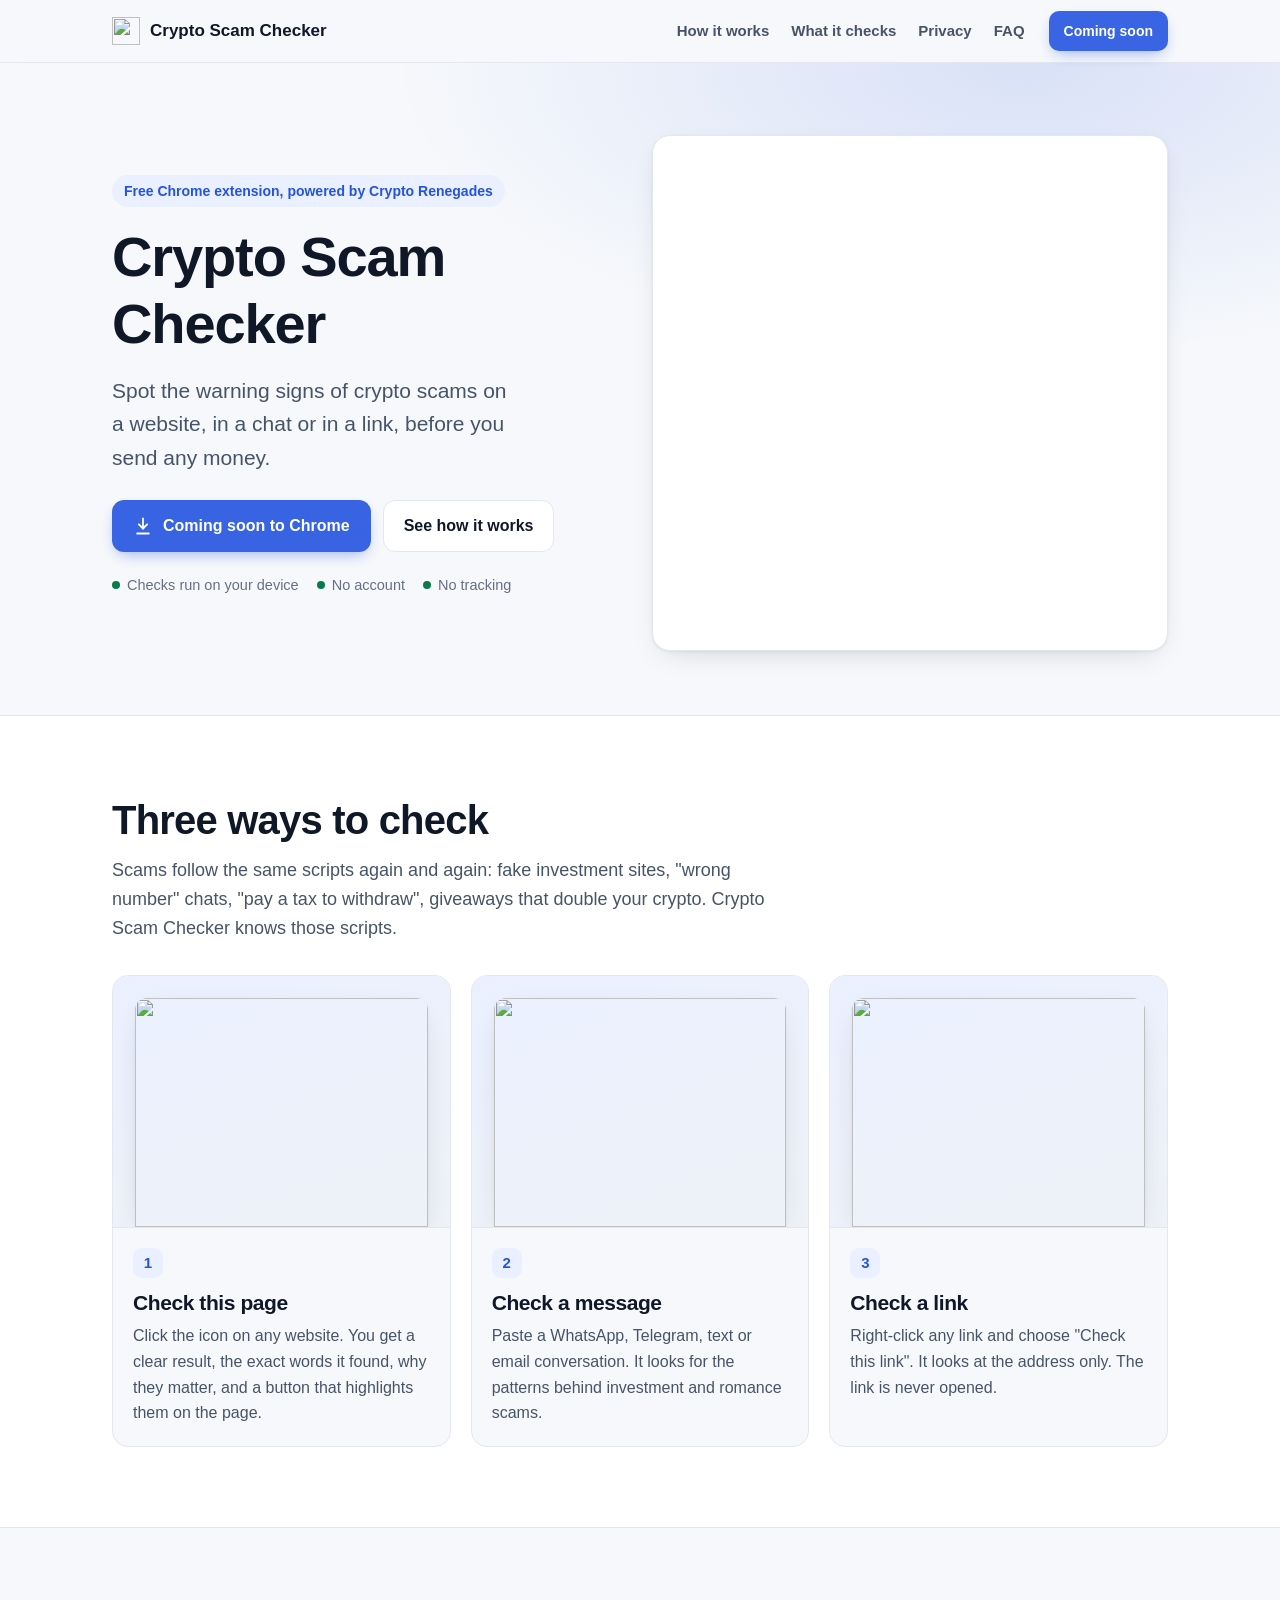
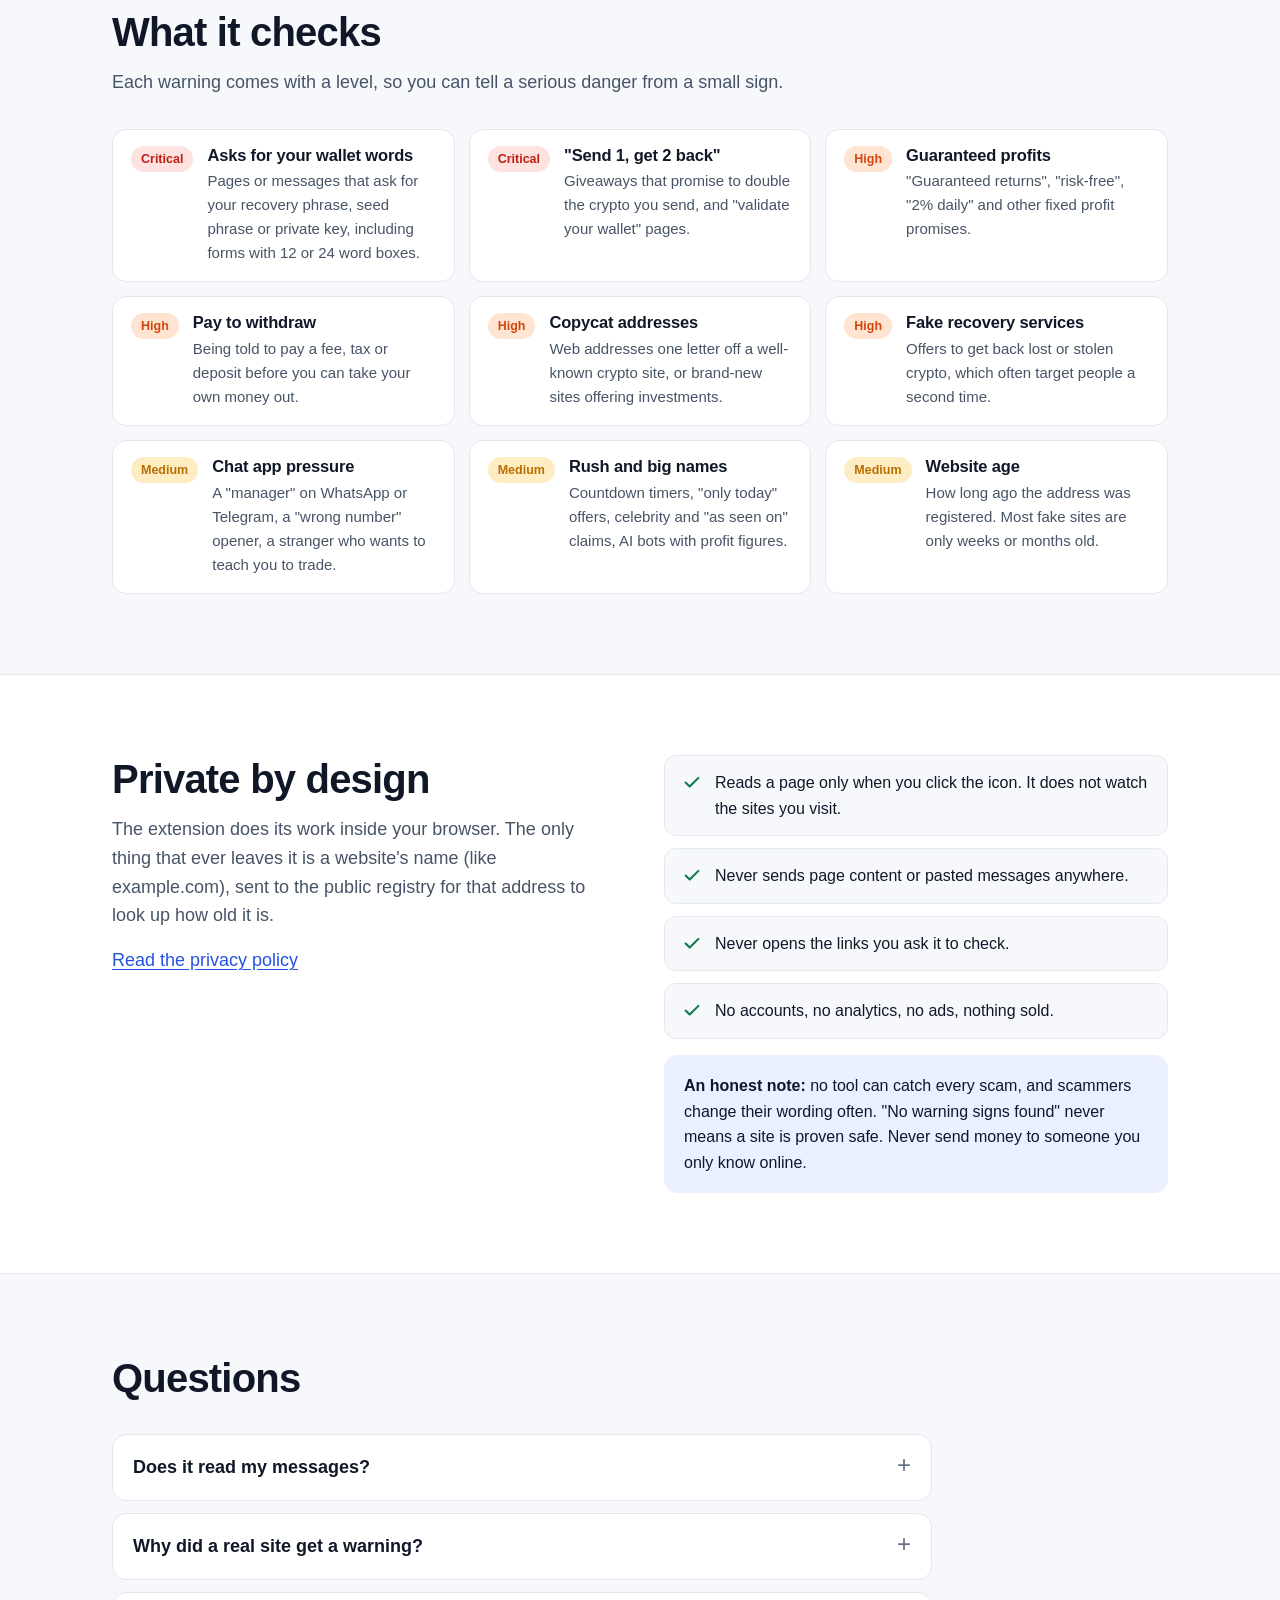
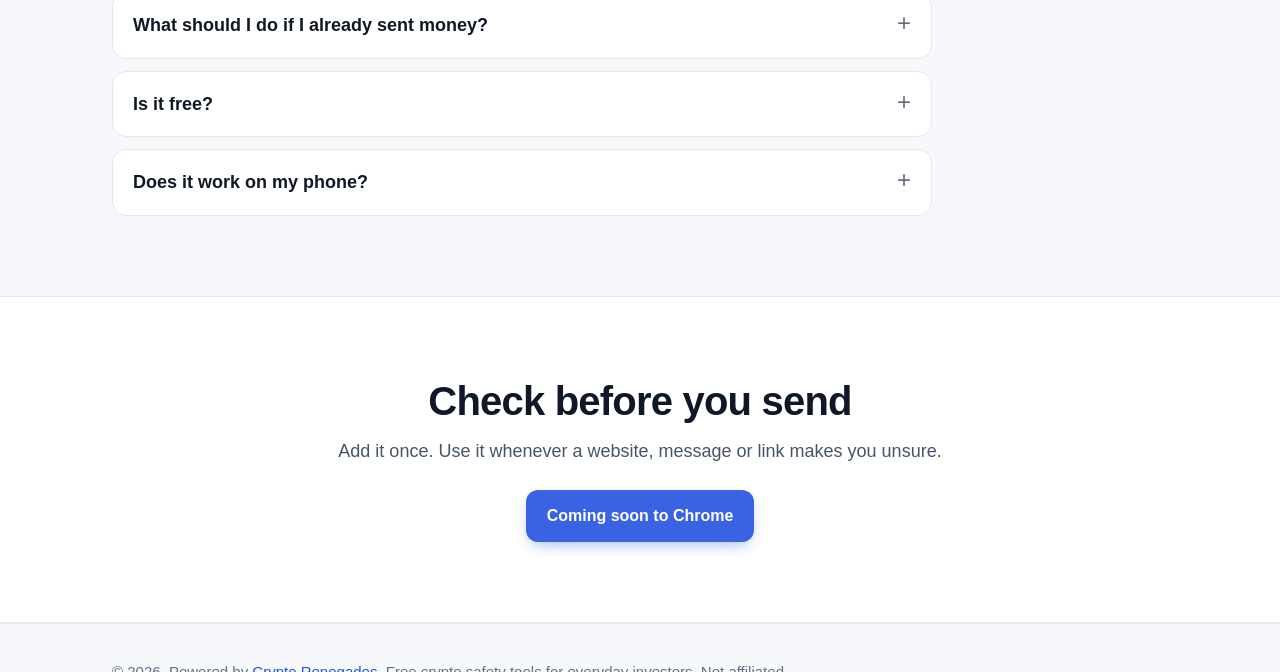
==== index.html @ 207a467d "Add files via upload" ====
<!doctype html>
<html lang="en">
<head>
  <meta charset="utf-8">
  <meta name="viewport" content="width=device-width, initial-scale=1">
  <title>Crypto Scam Checker: free Chrome extension to spot crypto scam warning signs</title>
  <meta name="description" content="Crypto Scam Checker is a free Chrome extension that checks a crypto website, a pasted chat or a link for the warning signs of crypto scams before you send money. Everything is checked on your device.">
  <link rel="canonical" href="https://cryptorenegades.github.io/crypto-scam-checker/">
  <meta name="theme-color" content="#2453e0">
  <meta name="color-scheme" content="light dark">
  <link rel="icon" type="image/png" sizes="32x32" href="images/favicon-32.png">
  <link rel="icon" type="image/svg+xml" href="images/mark.svg">
  <link rel="apple-touch-icon" href="images/icon128.png">

  <meta property="og:type" content="website">
  <meta property="og:site_name" content="Crypto Scam Checker">
  <meta property="og:title" content="Crypto Scam Checker: spot crypto scam warning signs before you send money">
  <meta property="og:description" content="Check a crypto website, a pasted chat or a link for the warning signs of common crypto scams. Free, private, and checked on your device.">
  <meta property="og:url" content="https://cryptorenegades.github.io/crypto-scam-checker/">
  <meta property="og:image" content="https://cryptorenegades.github.io/crypto-scam-checker/images/og.png">
  <meta property="og:image:width" content="1200">
  <meta property="og:image:height" content="630">
  <meta property="og:image:alt" content="The Crypto Scam Checker popup showing a Critical risk result for a fake investment site">
  <meta name="twitter:card" content="summary_large_image">
  <meta name="twitter:title" content="Crypto Scam Checker">
  <meta name="twitter:description" content="Spot the warning signs of crypto scams on a page, in a chat or in a link, before you send money.">
  <meta name="twitter:image" content="https://cryptorenegades.github.io/crypto-scam-checker/images/og.png">

  <link rel="stylesheet" href="styles.css">
  <script type="application/ld+json">
  {
    "@context": "https://schema.org",
    "@type": "SoftwareApplication",
    "name": "Crypto Scam Checker",
    "applicationCategory": "BrowserApplication",
    "operatingSystem": "Chrome",
    "description": "A Chrome extension that checks a web page, a pasted message or a link for the warning signs of crypto scams. Page content and messages never leave the browser.",
    "offers": { "@type": "Offer", "price": "0", "priceCurrency": "USD" },
    "isAccessibleForFree": true,
    "publisher": { "@type": "Organization", "name": "Crypto Renegades", "url": "https://www.cryptorenegades.co/" },
    "url": "https://cryptorenegades.github.io/crypto-scam-checker/"
  }
  </script>
  <script type="application/ld+json">
  {
    "@context": "https://schema.org",
    "@type": "FAQPage",
    "mainEntity": [
      { "@type": "Question", "name": "Does it read my messages?",
        "acceptedAnswer": { "@type": "Answer", "text": "Only the text you paste into the \"A message\" tab, and only on your own computer. It cannot see your WhatsApp, Telegram, texts or email, and nothing you paste is sent anywhere or saved." } },
      { "@type": "Question", "name": "Why did a real site get a warning?",
        "acceptedAnswer": { "@type": "Answer", "text": "Warnings describe signs, not proof. A new site, an unusual address ending or a short link can appear on honest sites too. Small signs alone give a result of \"A few warning signs\". Read what was found and decide with care." } },
      { "@type": "Question", "name": "What should I do if I already sent money?",
        "acceptedAnswer": { "@type": "Answer", "text": "Stop sending money, even if you are told a fee will unlock your balance. Contact your bank or the payment service right away, keep every message and receipt, and report it to the FBI's Internet Crime Complaint Center at ic3.gov and to the FTC at reportfraud.ftc.gov. Be very wary of anyone who offers to recover your money for a fee." } }
    ]
  }
  </script>
</head>
<body>
  <a class="skip" href="#main">Skip to content</a>
  <header class="site-head">
    <div class="wrap">
      <a class="logo" href="./"><img src="images/mark.svg" alt="" width="28" height="28">Crypto Scam Checker</a>
      <nav class="nav" aria-label="Main">
        <a href="#how">How it works</a>
        <a href="#checks">What it checks</a>
        <a href="#privacy">Privacy</a>
        <a href="#faq">FAQ</a>
      </nav>
      <a class="btn btn-primary btn-small head-cta" data-install data-short href="#install"><span data-install-label>Add to Chrome</span></a>
    </div>
  </header>

  <main id="main">
    <section class="hero" aria-labelledby="hero-title">
      <div class="wrap">
        <div>
          <span class="eyebrow">Free Chrome extension, powered by Crypto Renegades</span>
          <h1 id="hero-title">Crypto Scam Checker</h1>
          <p class="lede">Spot the warning signs of crypto scams on a website, in a chat or in a link, before you send any money.</p>
          <div class="hero-actions">
            <a class="btn btn-primary" id="install" data-install href="#install">
              <svg viewBox="0 0 24 24" fill="none" stroke="currentColor" stroke-width="2.2" stroke-linecap="round" stroke-linejoin="round" aria-hidden="true"><path d="M12 3v12"/><path d="m7 10 5 5 5-5"/><path d="M5 21h14"/></svg>
              <span data-install-label>Add to Chrome, it's free</span>
            </a>
            <a class="btn btn-ghost" href="#how">See how it works</a>
          </div>
          <ul class="trust">
            <li>Checks run on your device</li>
            <li>No account</li>
            <li>No tracking</li>
          </ul>
        </div>
        <div class="hero-shot">
          <picture>
            <source media="(max-width: 700px)" srcset="images/popup-critical.png">
            <img src="images/01-warning-signs.png" width="1280" height="800" alt="The extension popup over a fake investment site, showing Critical risk with four warning signs, including promises of guaranteed profits and a website that is only three weeks old.">
          </picture>
        </div>
      </div>
    </section>

    <section class="alt" id="how" aria-labelledby="how-title">
      <div class="wrap">
        <div class="section-head">
          <h2 id="how-title">Three ways to check</h2>
          <p>Scams follow the same scripts again and again: fake investment sites, "wrong number" chats, "pay a tax to withdraw", giveaways that double your crypto. Crypto Scam Checker knows those scripts.</p>
        </div>
        <div class="ways">
          <article class="way">
            <div class="way-shot"><img src="images/popup-critical.png" width="800" height="1200" alt="" loading="lazy"></div>
            <div class="way-body">
              <span class="way-num">1</span>
              <h3>Check this page</h3>
              <p>Click the icon on any website. You get a clear result, the exact words it found, why they matter, and a button that highlights them on the page.</p>
            </div>
          </article>
          <article class="way">
            <div class="way-shot"><img src="images/popup-message.png" width="800" height="1200" alt="" loading="lazy"></div>
            <div class="way-body">
              <span class="way-num">2</span>
              <h3>Check a message</h3>
              <p>Paste a WhatsApp, Telegram, text or email conversation. It looks for the patterns behind investment and romance scams.</p>
            </div>
          </article>
          <article class="way">
            <div class="way-shot"><img src="images/link-check.png" width="1520" height="3000" alt="" loading="lazy"></div>
            <div class="way-body">
              <span class="way-num">3</span>
              <h3>Check a link</h3>
              <p>Right-click any link and choose "Check this link". It looks at the address only. The link is never opened.</p>
            </div>
          </article>
        </div>
      </div>
    </section>

    <section id="checks" aria-labelledby="checks-title">
      <div class="wrap">
        <div class="section-head">
          <h2 id="checks-title">What it checks</h2>
          <p>Each warning comes with a level, so you can tell a serious danger from a small sign.</p>
        </div>
        <div class="checks">
          <div class="check"><span class="sev sev-c">Critical</span><div><h3>Asks for your wallet words</h3><p>Pages or messages that ask for your recovery phrase, seed phrase or private key, including forms with 12 or 24 word boxes.</p></div></div>
          <div class="check"><span class="sev sev-c">Critical</span><div><h3>"Send 1, get 2 back"</h3><p>Giveaways that promise to double the crypto you send, and "validate your wallet" pages.</p></div></div>
          <div class="check"><span class="sev sev-h">High</span><div><h3>Guaranteed profits</h3><p>"Guaranteed returns", "risk-free", "2% daily" and other fixed profit promises.</p></div></div>
          <div class="check"><span class="sev sev-h">High</span><div><h3>Pay to withdraw</h3><p>Being told to pay a fee, tax or deposit before you can take your own money out.</p></div></div>
          <div class="check"><span class="sev sev-h">High</span><div><h3>Copycat addresses</h3><p>Web addresses one letter off a well-known crypto site, or brand-new sites offering investments.</p></div></div>
          <div class="check"><span class="sev sev-h">High</span><div><h3>Fake recovery services</h3><p>Offers to get back lost or stolen crypto, which often target people a second time.</p></div></div>
          <div class="check"><span class="sev sev-m">Medium</span><div><h3>Chat app pressure</h3><p>A "manager" on WhatsApp or Telegram, a "wrong number" opener, a stranger who wants to teach you to trade.</p></div></div>
          <div class="check"><span class="sev sev-m">Medium</span><div><h3>Rush and big names</h3><p>Countdown timers, "only today" offers, celebrity and "as seen on" claims, AI bots with profit figures.</p></div></div>
          <div class="check"><span class="sev sev-m">Medium</span><div><h3>Website age</h3><p>How long ago the address was registered. Most fake sites are only weeks or months old.</p></div></div>
        </div>
      </div>
    </section>

    <section class="alt" id="privacy" aria-labelledby="privacy-title">
      <div class="wrap privacy-grid">
        <div class="section-head" style="margin-bottom:0">
          <h2 id="privacy-title">Private by design</h2>
          <p>The extension does its work inside your browser. The only thing that ever leaves it is a website's name (like example.com), sent to the public registry for that address to look up how old it is.</p>
          <p style="margin-top:16px"><a href="privacy.html">Read the privacy policy</a></p>
        </div>
        <div>
          <ul class="never">
            <li><svg viewBox="0 0 24 24" fill="none" stroke="currentColor" stroke-width="2.2" stroke-linecap="round" stroke-linejoin="round" aria-hidden="true"><path d="m5 12.5 4.5 4.5L19 7.5"/></svg>Reads a page only when you click the icon. It does not watch the sites you visit.</li>
            <li><svg viewBox="0 0 24 24" fill="none" stroke="currentColor" stroke-width="2.2" stroke-linecap="round" stroke-linejoin="round" aria-hidden="true"><path d="m5 12.5 4.5 4.5L19 7.5"/></svg>Never sends page content or pasted messages anywhere.</li>
            <li><svg viewBox="0 0 24 24" fill="none" stroke="currentColor" stroke-width="2.2" stroke-linecap="round" stroke-linejoin="round" aria-hidden="true"><path d="m5 12.5 4.5 4.5L19 7.5"/></svg>Never opens the links you ask it to check.</li>
            <li><svg viewBox="0 0 24 24" fill="none" stroke="currentColor" stroke-width="2.2" stroke-linecap="round" stroke-linejoin="round" aria-hidden="true"><path d="m5 12.5 4.5 4.5L19 7.5"/></svg>No accounts, no analytics, no ads, nothing sold.</li>
          </ul>
          <p class="note-box" style="margin-top:16px"><b>An honest note:</b> no tool can catch every scam, and scammers change their wording often. "No warning signs found" never means a site is proven safe. Never send money to someone you only know online.</p>
        </div>
      </div>
    </section>

    <section id="faq" aria-labelledby="faq-title">
      <div class="wrap">
        <div class="section-head"><h2 id="faq-title">Questions</h2></div>
        <div class="faq">
          <details>
            <summary>Does it read my messages?</summary>
            <div class="answer">
              <p>Only the text you paste into the "A message" tab, and only on your own computer. It cannot see your WhatsApp, Telegram, texts or email on its own.</p>
              <p>Nothing you paste is sent anywhere or saved. Close the popup and it is gone.</p>
            </div>
          </details>
          <details>
            <summary>Why did a real site get a warning?</summary>
            <div class="answer">
              <p>Warnings describe signs, not proof. A brand-new website, an unusual address ending or a shortened link can appear on honest sites too. On their own these are small signs, and the result says "A few warning signs".</p>
              <p>Each warning shows exactly what was found and why it matters, so you can judge it yourself. Pages that teach people about scams are recognised, so the scam phrases they quote are not counted.</p>
            </div>
          </details>
          <details>
            <summary>What should I do if I already sent money?</summary>
            <div class="answer">
              <p>Stop sending money, even if you are told a fee or tax will unlock your balance. That is part of the scam.</p>
              <p>Contact your bank or the payment service right away. Keep every message, address and receipt. Report it to the FBI's Internet Crime Complaint Center at <a href="https://www.ic3.gov/" rel="noopener">ic3.gov</a> and to the FTC at <a href="https://reportfraud.ftc.gov/" rel="noopener">reportfraud.ftc.gov</a>.</p>
              <p>Be very wary of anyone who contacts you offering to recover your money for a fee. Fake recovery services target people who were just scammed.</p>
            </div>
          </details>
          <details>
            <summary>Is it free?</summary>
            <div class="answer"><p>Yes. It is free and powered by Crypto Renegades. There is no paid version, no account and no sign-up.</p></div>
          </details>
          <details>
            <summary>Does it work on my phone?</summary>
            <div class="answer"><p>It works in Chrome on a computer (Windows, Mac, Linux and ChromeOS). Chrome on phones and tablets does not support extensions.</p></div>
          </details>
        </div>
      </div>
    </section>

    <section class="alt cta" aria-labelledby="cta-title">
      <div class="wrap">
        <div class="section-head">
          <h2 id="cta-title">Check before you send</h2>
          <p>Add it once. Use it whenever a website, message or link makes you unsure.</p>
        </div>
        <a class="btn btn-primary" data-install href="#install"><span data-install-label>Add to Chrome, it's free</span></a>
      </div>
    </section>
  </main>

  <footer class="site-foot">
    <div class="wrap">
      <p>&copy; <span id="year">2026</span>. Powered by <span data-publisher>Crypto Renegades</span>. Free crypto safety tools for everyday investors. Not affiliated with any exchange, wallet or government agency.</p>
      <nav class="foot-links" aria-label="Footer">
        <a href="privacy.html">Privacy policy</a>
        <a href="https://www.ic3.gov/" rel="noopener">Report to IC3</a>
        <a href="https://reportfraud.ftc.gov/" rel="noopener">Report to the FTC</a>
      </nav>
    </div>
  </footer>
  <script src="config.js"></script>
</body>
</html>
---- styles.css ----
:root {
  color-scheme: light;
  --font: -apple-system, BlinkMacSystemFont, "Segoe UI", Roboto, Inter, "Helvetica Neue", Arial, system-ui, sans-serif;
  --bg: #f6f8fb;
  --surface: #ffffff;
  --surface-2: #eef2f7;
  --text: #101828;
  --text-2: #475467;
  --text-3: #667085;
  --border: #e3e8ef;
  --brand: #2453e0;
  --brand-2: #16318f;
  --brand-soft: #eaf0ff;
  --crit: #c01f14; --crit-soft: #fde2df;
  --high: #d4470c; --high-soft: #ffe4d1;
  --med: #b86e00; --med-soft: #feedc2;
  --ok: #0b7a4b; --ok-soft: #d3f2e2;
  --radius: 16px;
  --shadow: 0 1px 3px rgba(16, 24, 40, .06), 0 10px 30px -12px rgba(16, 24, 40, .18);
}
@media (prefers-color-scheme: dark) {
  :root {
    color-scheme: dark;
    --bg: #0d1117; --surface: #151b23; --surface-2: #1b222c; --text: #e8edf3; --text-2: #b3bdca; --text-3: #8b97a7;
    --border: #262f3b; --brand: #7ea2ff; --brand-2: #1b2f73; --brand-soft: #1a2647;
    --crit: #ff6b5e; --crit-soft: #3d1a1b; --high: #ff8a4c; --high-soft: #3d2516; --med: #f2b33d; --med-soft: #3a2e12; --ok: #3fcf8e; --ok-soft: #153325;
    --shadow: 0 1px 3px rgba(0, 0, 0, .4), 0 10px 30px -12px rgba(0, 0, 0, .5);
  }
}
* { box-sizing: border-box; }
html { scroll-behavior: smooth; }
@media (prefers-reduced-motion: reduce) { html { scroll-behavior: auto; } }
body { margin: 0; background: var(--bg); color: var(--text); font: 17px/1.6 var(--font); -webkit-font-smoothing: antialiased; }
img { max-width: 100%; height: auto; display: block; }
a { color: var(--brand); text-underline-offset: 3px; }
:focus-visible { outline: 3px solid var(--brand); outline-offset: 3px; border-radius: 6px; }
h1, h2, h3 { line-height: 1.2; letter-spacing: -.02em; margin: 0; }
p { margin: 0; }
.wrap { width: 100%; max-width: 1120px; margin: 0 auto; padding: 0 16px; }
@media (min-width: 720px) { .wrap { padding: 0 32px; } }
.skip { position: absolute; left: -999px; top: 8px; background: var(--surface); padding: 8px 12px; border-radius: 8px; }
.skip:focus { left: 8px; z-index: 10; }

/* header */
.site-head { position: sticky; top: 0; z-index: 5; background: color-mix(in srgb, var(--bg) 88%, transparent); backdrop-filter: saturate(1.4) blur(10px); border-bottom: 1px solid var(--border); }
.site-head .wrap { display: flex; align-items: center; gap: 16px; height: 62px; }
.logo { display: flex; align-items: center; gap: 10px; font-weight: 750; font-size: 17px; color: var(--text); text-decoration: none; white-space: nowrap; }
.logo img { width: 28px; height: 28px; }
.nav { display: none; gap: 22px; margin-left: auto; }
.nav a { color: var(--text-2); text-decoration: none; font-size: 15px; font-weight: 550; }
.nav a:hover { color: var(--text); }
@media (min-width: 860px) { .nav { display: flex; } }
.head-cta { margin-left: auto; }
@media (min-width: 860px) { .head-cta { margin-left: 8px; } }

/* buttons */
.btn { display: inline-flex; align-items: center; justify-content: center; gap: 10px; min-height: 48px; padding: 12px 20px; border-radius: 12px; font-weight: 700; font-size: 16px; text-decoration: none; border: 1px solid transparent; cursor: pointer; transition: transform .12s ease, background-color .15s ease; }
.btn:active { transform: translateY(1px); }
.btn-primary { background: var(--brand); color: #fff; box-shadow: 0 6px 16px -6px rgba(36, 83, 224, .6); }
@media (prefers-color-scheme: dark) { .btn-primary { color: #0d1117; } }
.btn-primary:hover { filter: brightness(1.06); }
.btn-ghost { background: var(--surface); color: var(--text); border-color: var(--border); }
.btn-small { min-height: 40px; padding: 8px 14px; font-size: 14px; border-radius: 10px; }
.btn.soon { cursor: default; filter: none; opacity: .9; }
.btn svg { width: 20px; height: 20px; flex: none; }

/* hero */
.hero { padding: 48px 0 40px; background: radial-gradient(900px 420px at 80% 0%, color-mix(in srgb, var(--brand) 14%, transparent), transparent 70%); }
.hero .wrap { display: grid; gap: 36px; align-items: center; }
@media (min-width: 960px) { .hero .wrap { grid-template-columns: 1fr 1.05fr; gap: 48px; } .hero { padding: 72px 0 64px; } }
.eyebrow { display: inline-flex; align-items: center; gap: 8px; font-size: 14px; font-weight: 650; color: var(--brand); background: var(--brand-soft); border-radius: 999px; padding: 5px 12px; }
.hero h1 { font-size: clamp(34px, 8.5vw, 56px); margin-top: 16px; font-weight: 800; }
.hero .lede { font-size: clamp(18px, 4.6vw, 21px); color: var(--text-2); margin-top: 16px; max-width: 34ch; }
.hero-actions { display: flex; flex-wrap: wrap; gap: 12px; margin-top: 26px; }
.hero-actions .btn { flex: 1 1 220px; }
@media (min-width: 560px) { .hero-actions .btn { flex: 0 0 auto; } }
.trust { display: flex; flex-wrap: wrap; gap: 8px 18px; margin-top: 22px; color: var(--text-3); font-size: 14.5px; padding: 0; list-style: none; }
.trust li { display: flex; align-items: center; gap: 7px; }
.trust li::before { content: ""; width: 8px; height: 8px; border-radius: 50%; background: var(--ok); }
.hero-shot picture { display: block; }
@media (max-width: 700px) { .hero-shot { max-width: 360px; margin: 0 auto; max-height: 480px; } .hero-shot img { object-fit: cover; object-position: top; } }
.hero-shot { border-radius: 18px; overflow: hidden; box-shadow: var(--shadow); border: 1px solid var(--border); background: var(--surface); }

/* sections */
section { padding: 56px 0; }
@media (min-width: 960px) { section { padding: 80px 0; } }
.section-head { max-width: 680px; margin-bottom: 32px; }
.section-head h2 { font-size: clamp(28px, 6vw, 40px); font-weight: 800; }
.section-head p { margin-top: 12px; color: var(--text-2); font-size: 18px; }
.alt { background: var(--surface); border-top: 1px solid var(--border); border-bottom: 1px solid var(--border); }

.ways { display: grid; gap: 20px; }
@media (min-width: 900px) { .ways { grid-template-columns: repeat(3, 1fr); } }
.way { background: var(--bg); border: 1px solid var(--border); border-radius: var(--radius); overflow: hidden; display: flex; flex-direction: column; }
.alt .way { background: var(--bg); }
.way-shot { aspect-ratio: 4 / 3; overflow: hidden; border-bottom: 1px solid var(--border); padding: 22px 22px 0; background: linear-gradient(160deg, var(--brand-soft), var(--surface-2)); display: flex; justify-content: center; }
.way-shot img { width: 100%; max-width: 300px; height: 100%; object-fit: cover; object-position: center top; border-radius: 12px 12px 0 0; box-shadow: var(--shadow); }
.way-body { padding: 20px; }
.way-num { display: inline-grid; place-items: center; width: 30px; height: 30px; border-radius: 9px; background: var(--brand-soft); color: var(--brand); font-weight: 800; font-size: 15px; }
.way h3 { font-size: 21px; margin-top: 12px; }
.way p { color: var(--text-2); margin-top: 8px; font-size: 16px; }

.checks { display: grid; gap: 14px; }
@media (min-width: 720px) { .checks { grid-template-columns: 1fr 1fr; } }
@media (min-width: 1020px) { .checks { grid-template-columns: repeat(3, 1fr); } }
.check { display: flex; gap: 14px; background: var(--surface); border: 1px solid var(--border); border-radius: 14px; padding: 16px 18px; }
.sev { flex: none; align-self: flex-start; font-size: 12.5px; font-weight: 750; padding: 3px 10px; border-radius: 999px; }
.sev-c { background: var(--crit-soft); color: var(--crit); }
.sev-h { background: var(--high-soft); color: var(--high); }
.sev-m { background: var(--med-soft); color: var(--med); }
.check h3 { font-size: 16.5px; letter-spacing: -.01em; }
.check p { font-size: 15px; color: var(--text-2); margin-top: 4px; }

.privacy-grid { display: grid; gap: 24px; align-items: start; }
@media (min-width: 900px) { .privacy-grid { grid-template-columns: 1fr 1fr; gap: 48px; } }
.never { list-style: none; padding: 0; margin: 0; display: grid; gap: 12px; }
.never li { display: flex; gap: 12px; background: var(--bg); border: 1px solid var(--border); border-radius: 12px; padding: 14px 16px; font-size: 16px; }
.never li svg { flex: none; width: 22px; height: 22px; color: var(--ok); margin-top: 1px; }
.note-box { background: var(--brand-soft); border-radius: 14px; padding: 18px 20px; color: var(--text); font-size: 16px; }
.note-box + .note-box { margin-top: 14px; }

.faq { max-width: 820px; display: grid; gap: 12px; }
.faq details { background: var(--surface); border: 1px solid var(--border); border-radius: 14px; padding: 0 20px; }
.faq summary { cursor: pointer; list-style: none; padding: 18px 0; font-weight: 700; font-size: 18px; display: flex; justify-content: space-between; gap: 16px; }
.faq summary::-webkit-details-marker { display: none; }
.faq summary::after { content: "+"; font-weight: 500; font-size: 24px; line-height: 1; color: var(--text-3); }
.faq details[open] summary::after { content: "\2212"; }
.faq .answer { padding: 0 0 18px; color: var(--text-2); display: grid; gap: 10px; }

.cta { text-align: center; }
.cta .section-head { margin: 0 auto 24px; }

.site-foot { padding: 36px 0 44px; border-top: 1px solid var(--border); color: var(--text-3); font-size: 15px; }
.site-foot .wrap { display: grid; gap: 14px; }
@media (min-width: 760px) { .site-foot .wrap { grid-template-columns: 1fr auto; align-items: center; } }
.foot-links { display: flex; flex-wrap: wrap; gap: 8px 20px; }
.foot-links a { color: var(--text-2); }

/* privacy policy page */
.doc { max-width: 760px; padding: 48px 0 64px; }
.doc h1 { font-size: clamp(32px, 7vw, 44px); font-weight: 800; }
.doc .updated { color: var(--text-3); margin-top: 8px; }
.doc h2 { font-size: 23px; margin-top: 36px; }
.doc p, .doc li { color: var(--text-2); margin-top: 12px; }
.doc ul { padding-left: 22px; }
.doc .summary { background: var(--surface); border: 1px solid var(--border); border-radius: 14px; padding: 18px 20px; margin-top: 24px; }
.doc .summary p { margin-top: 0; color: var(--text); }
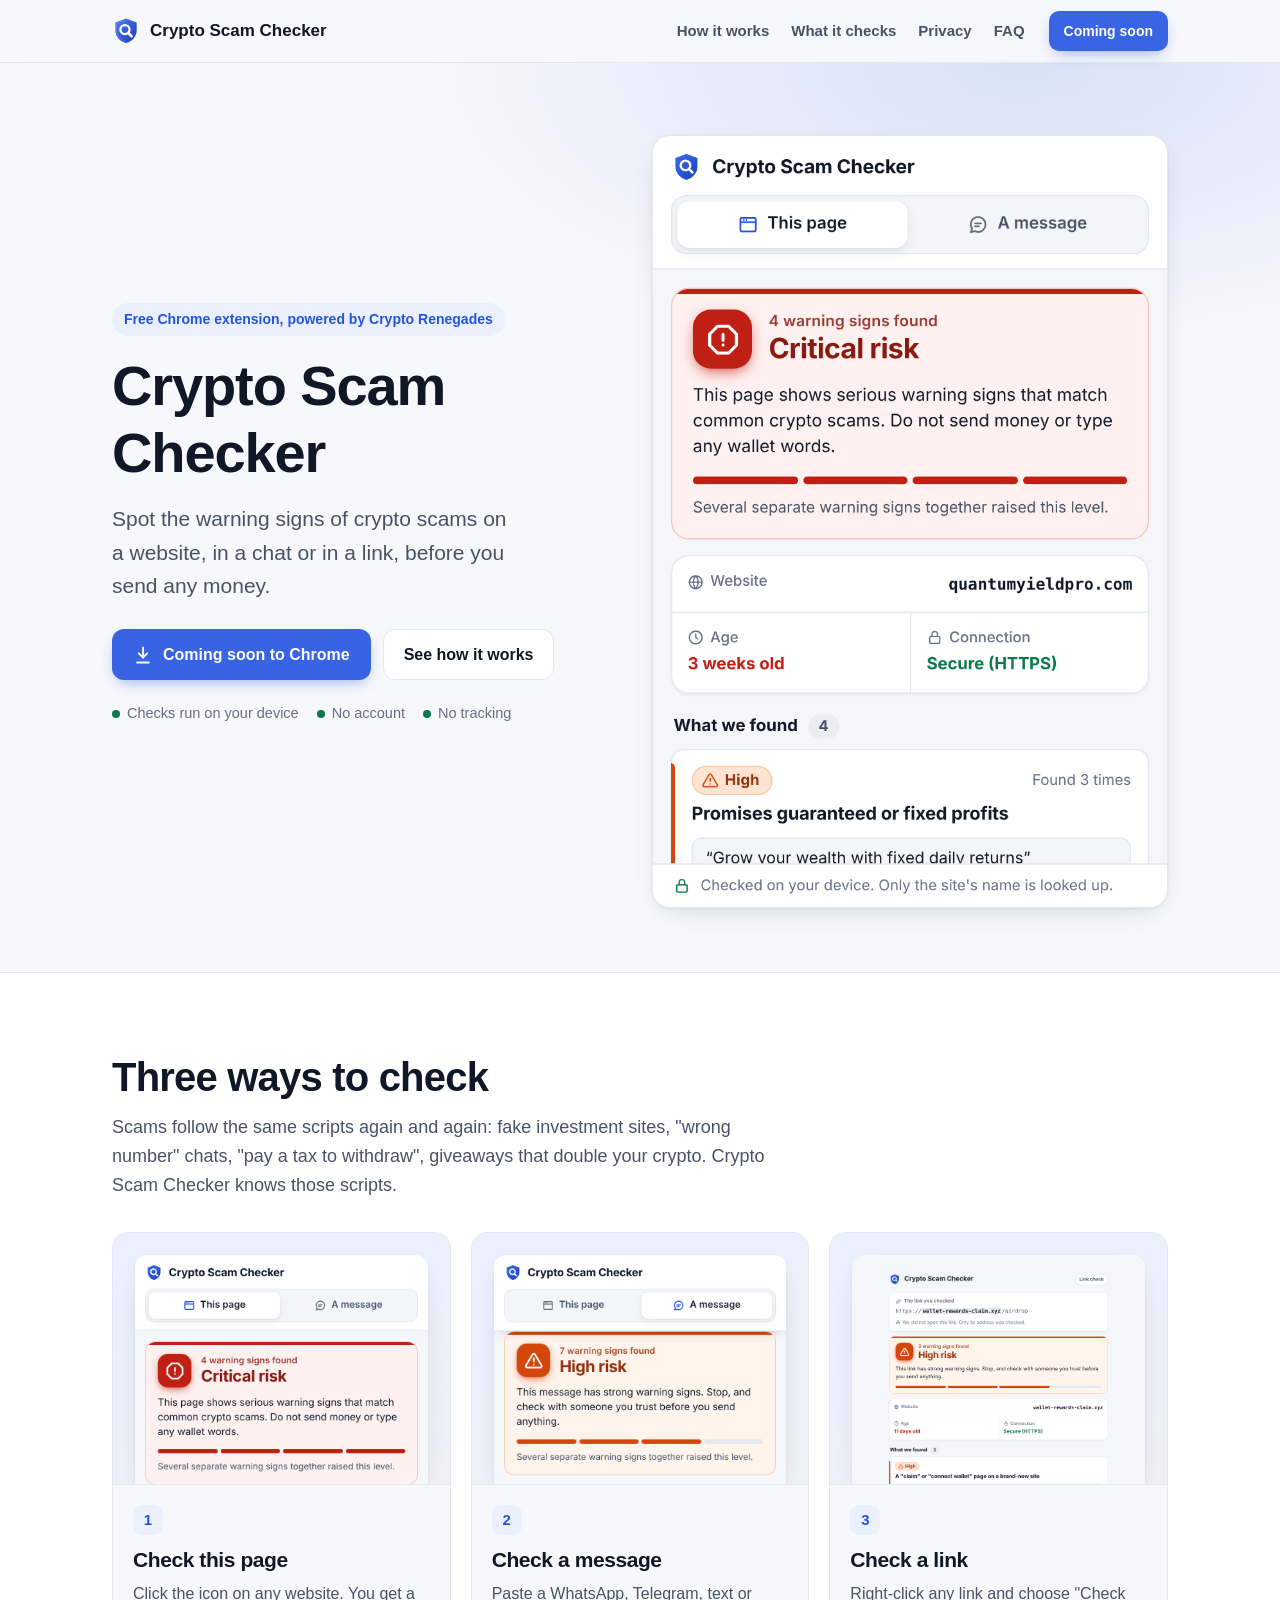
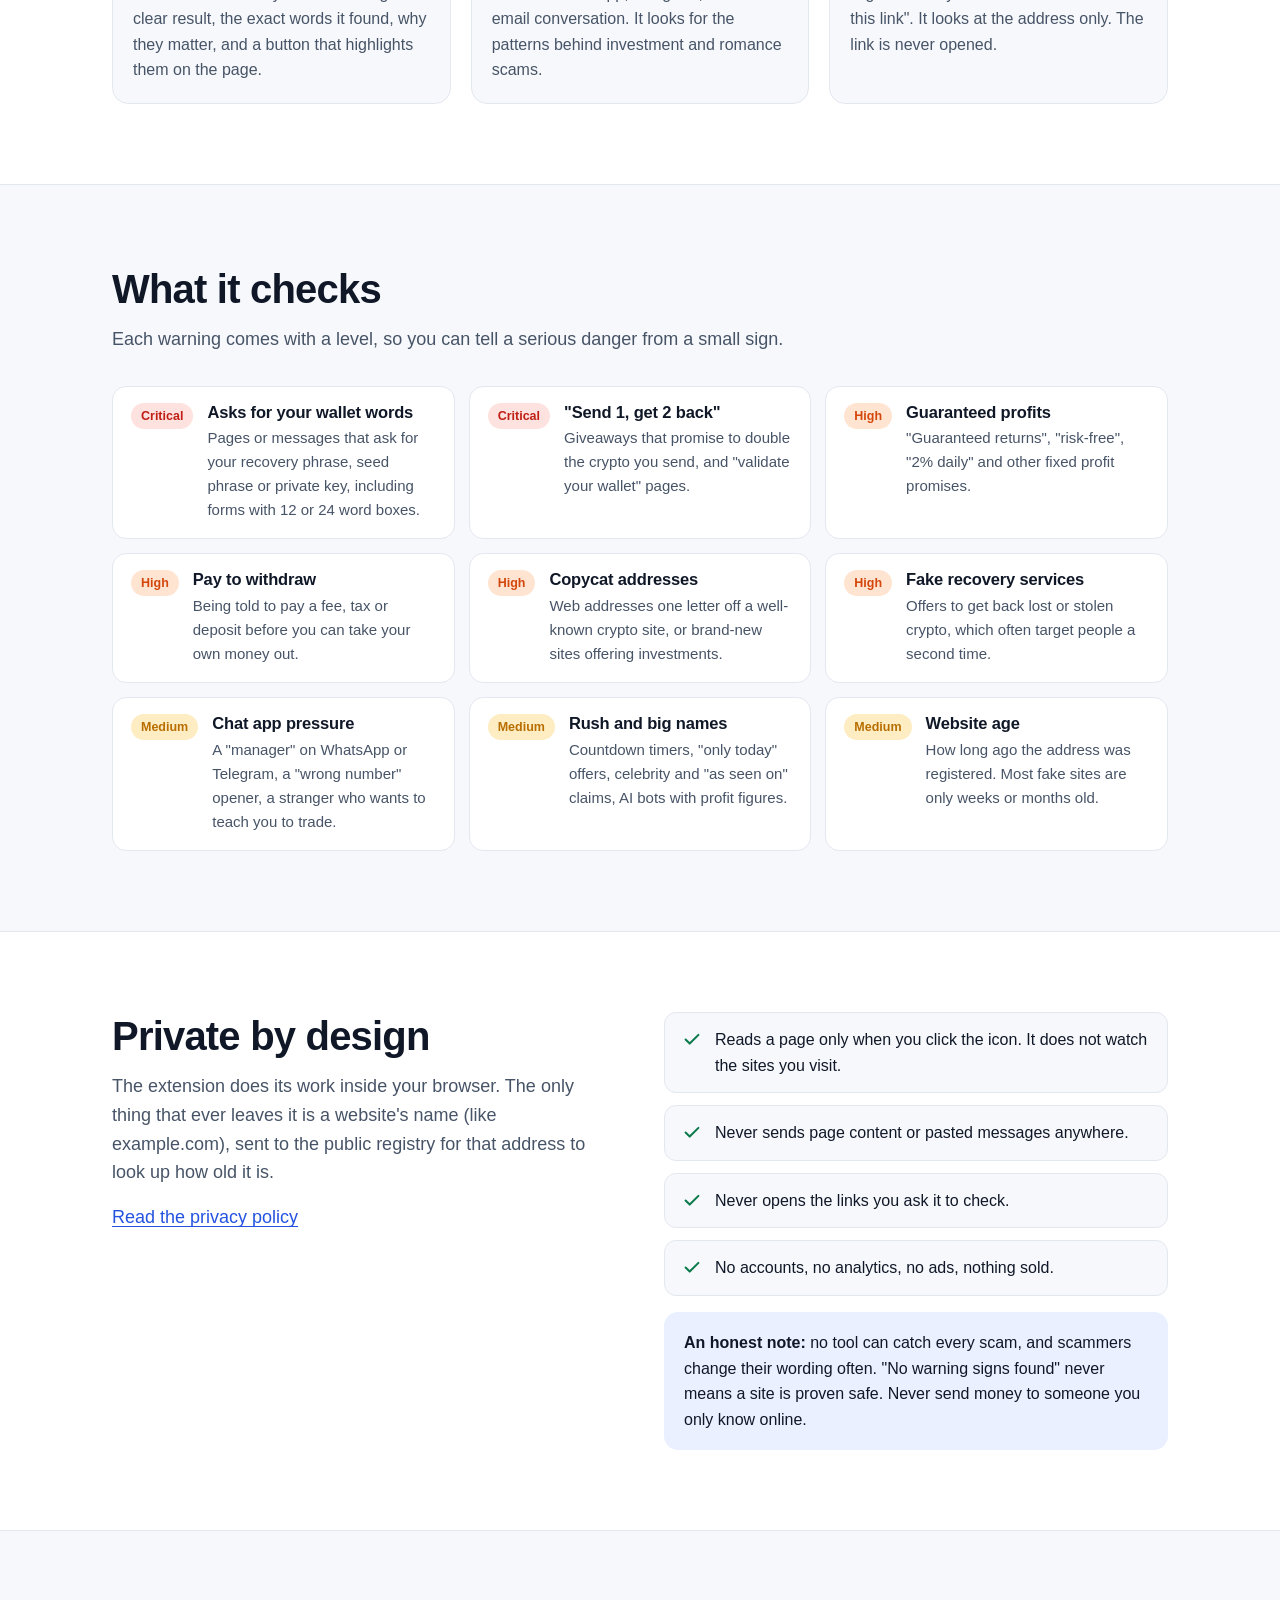
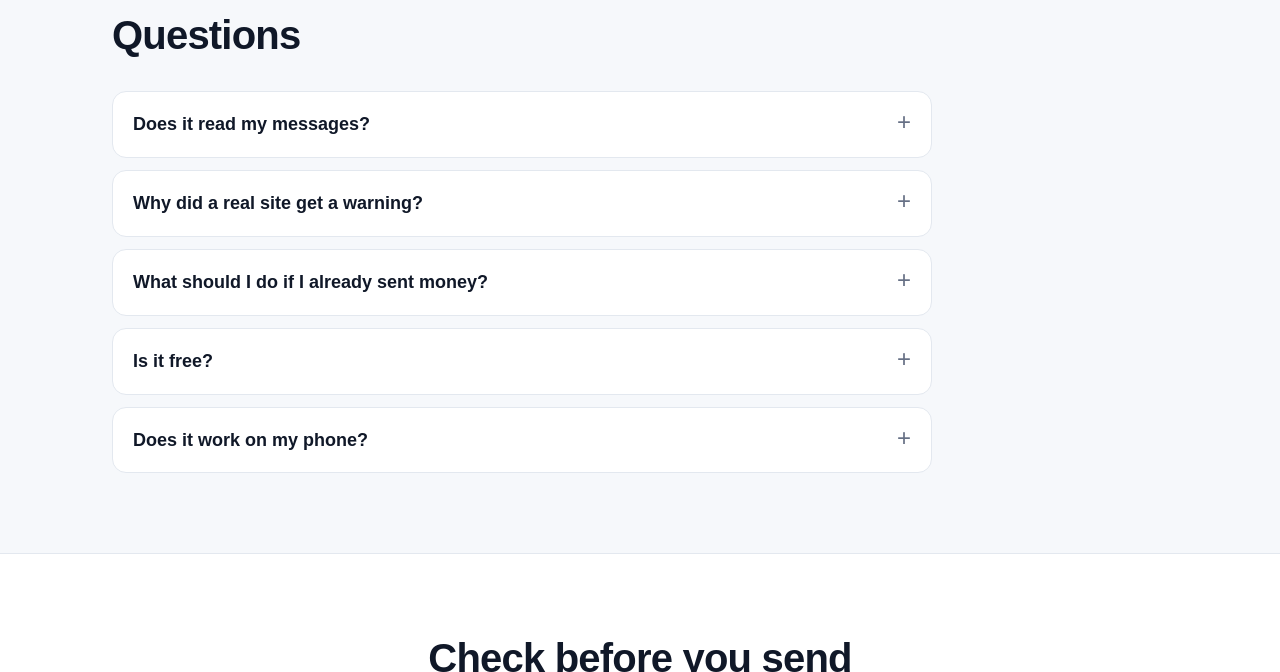
==== commit 216e19b4: "Add files via upload" ====
--- a/index.html
+++ b/index.html
@@ -8,23 +8,23 @@
   <link rel="canonical" href="https://cryptorenegades.github.io/crypto-scam-checker/">
   <meta name="theme-color" content="#2453e0">
   <meta name="color-scheme" content="light dark">
-  <link rel="icon" type="image/png" sizes="32x32" href="images/favicon-32.png">
-  <link rel="icon" type="image/svg+xml" href="images/mark.svg">
-  <link rel="apple-touch-icon" href="images/icon128.png">
+  <link rel="icon" type="image/png" sizes="32x32" href="favicon-32.png">
+  <link rel="icon" type="image/svg+xml" href="mark.svg">
+  <link rel="apple-touch-icon" href="icon128.png">
 
   <meta property="og:type" content="website">
   <meta property="og:site_name" content="Crypto Scam Checker">
   <meta property="og:title" content="Crypto Scam Checker: spot crypto scam warning signs before you send money">
   <meta property="og:description" content="Check a crypto website, a pasted chat or a link for the warning signs of common crypto scams. Free, private, and checked on your device.">
   <meta property="og:url" content="https://cryptorenegades.github.io/crypto-scam-checker/">
-  <meta property="og:image" content="https://cryptorenegades.github.io/crypto-scam-checker/images/og.png">
+  <meta property="og:image" content="https://cryptorenegades.github.io/crypto-scam-checker/og.png">
   <meta property="og:image:width" content="1200">
   <meta property="og:image:height" content="630">
   <meta property="og:image:alt" content="The Crypto Scam Checker popup showing a Critical risk result for a fake investment site">
   <meta name="twitter:card" content="summary_large_image">
   <meta name="twitter:title" content="Crypto Scam Checker">
   <meta name="twitter:description" content="Spot the warning signs of crypto scams on a page, in a chat or in a link, before you send money.">
-  <meta name="twitter:image" content="https://cryptorenegades.github.io/crypto-scam-checker/images/og.png">
+  <meta name="twitter:image" content="https://cryptorenegades.github.io/crypto-scam-checker/og.png">
 
   <link rel="stylesheet" href="styles.css">
   <script type="application/ld+json">
@@ -60,7 +60,7 @@
   <a class="skip" href="#main">Skip to content</a>
   <header class="site-head">
     <div class="wrap">
-      <a class="logo" href="./"><img src="images/mark.svg" alt="" width="28" height="28">Crypto Scam Checker</a>
+      <a class="logo" href="./"><img src="mark.svg" alt="" width="28" height="28">Crypto Scam Checker</a>
       <nav class="nav" aria-label="Main">
         <a href="#how">How it works</a>
         <a href="#checks">What it checks</a>
@@ -93,8 +93,8 @@
         </div>
         <div class="hero-shot">
           <picture>
-            <source media="(max-width: 700px)" srcset="images/popup-critical.png">
-            <img src="images/01-warning-signs.png" width="1280" height="800" alt="The extension popup over a fake investment site, showing Critical risk with four warning signs, including promises of guaranteed profits and a website that is only three weeks old.">
+            <source media="(max-width: 700px)" srcset="popup-critical.png">
+            <img src="01-warning-signs.png" width="1280" height="800" alt="The extension popup over a fake investment site, showing Critical risk with four warning signs, including promises of guaranteed profits and a website that is only three weeks old.">
           </picture>
         </div>
       </div>
@@ -108,7 +108,7 @@
         </div>
         <div class="ways">
           <article class="way">
-            <div class="way-shot"><img src="images/popup-critical.png" width="800" height="1200" alt="" loading="lazy"></div>
+            <div class="way-shot"><img src="popup-critical.png" width="800" height="1200" alt="" loading="lazy"></div>
             <div class="way-body">
               <span class="way-num">1</span>
               <h3>Check this page</h3>
@@ -116,7 +116,7 @@
             </div>
           </article>
           <article class="way">
-            <div class="way-shot"><img src="images/popup-message.png" width="800" height="1200" alt="" loading="lazy"></div>
+            <div class="way-shot"><img src="popup-message.png" width="800" height="1200" alt="" loading="lazy"></div>
             <div class="way-body">
               <span class="way-num">2</span>
               <h3>Check a message</h3>
@@ -124,7 +124,7 @@
             </div>
           </article>
           <article class="way">
-            <div class="way-shot"><img src="images/link-check.png" width="1520" height="3000" alt="" loading="lazy"></div>
+            <div class="way-shot"><img src="link-check.png" width="1520" height="3000" alt="" loading="lazy"></div>
             <div class="way-body">
               <span class="way-num">3</span>
               <h3>Check a link</h3>
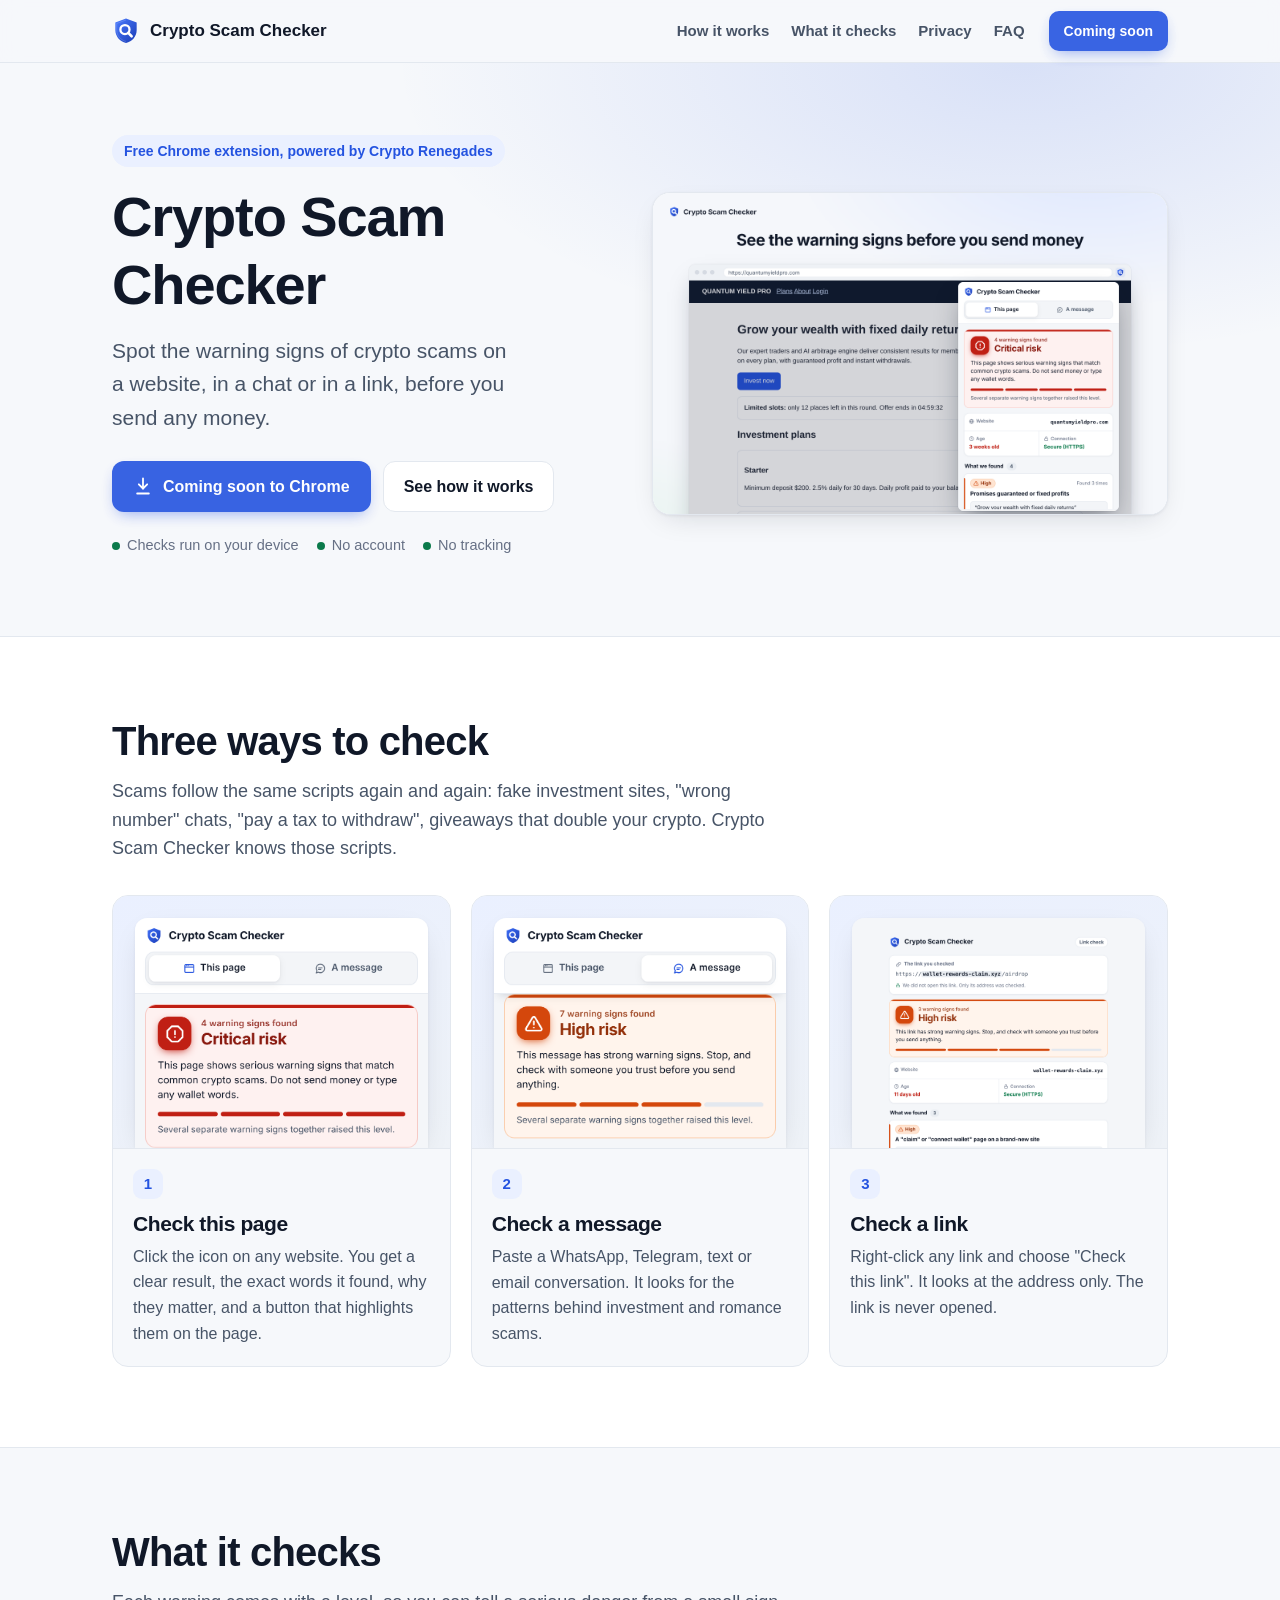
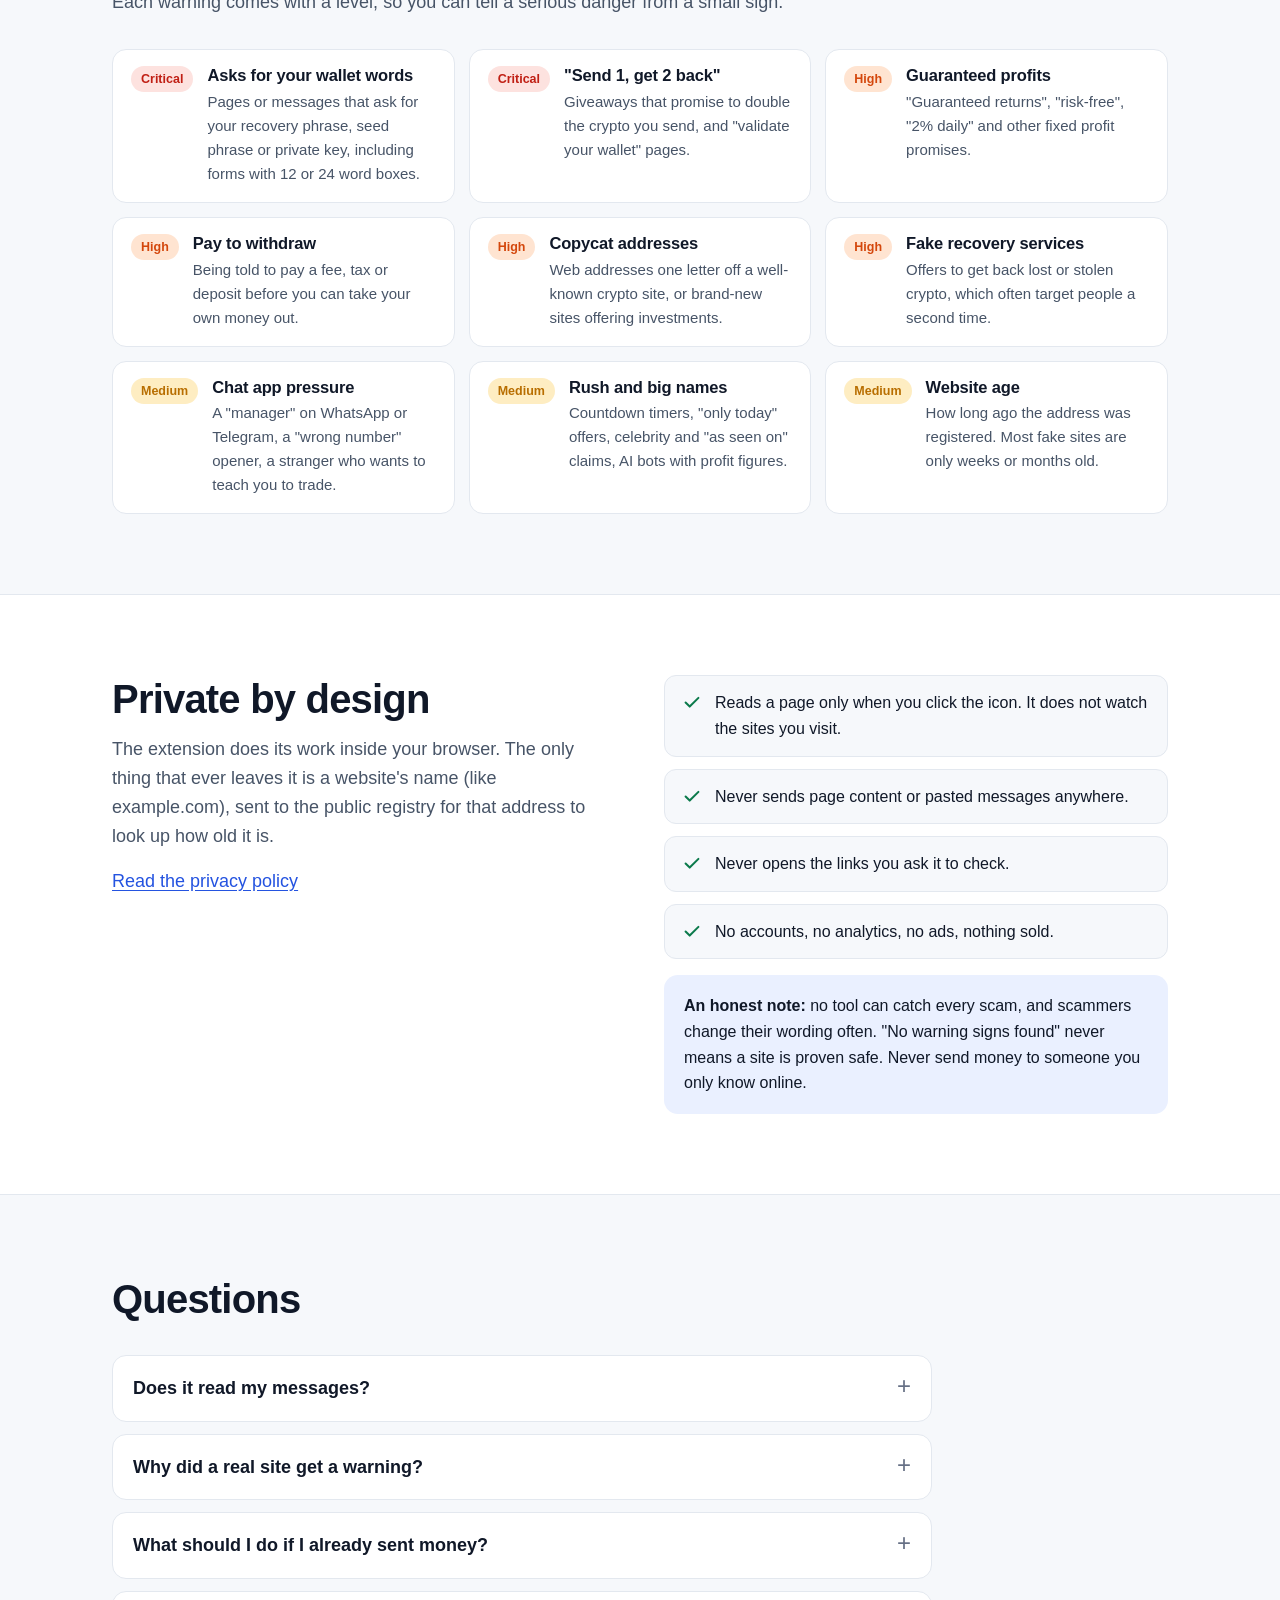
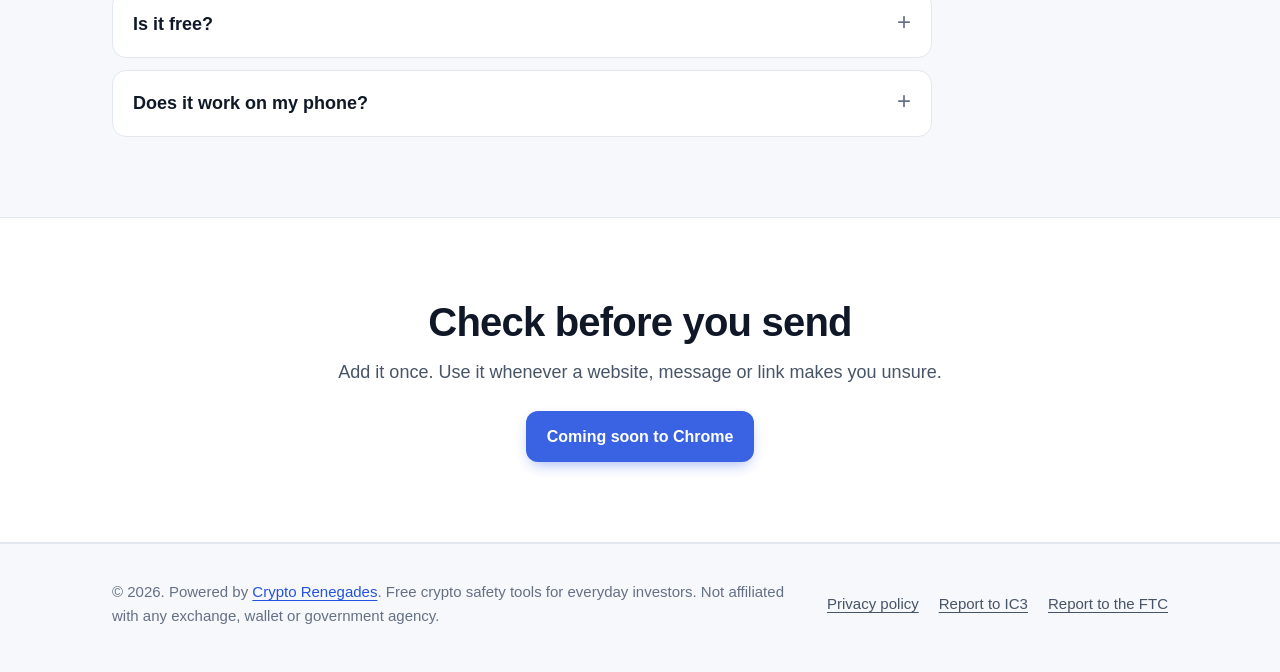
==== commit a40fb062: "Search Console verification tag and organization links" ====
--- a/index.html
+++ b/index.html
@@ -5,6 +5,7 @@
   <meta name="viewport" content="width=device-width, initial-scale=1">
   <title>Crypto Scam Checker: free Chrome extension to spot crypto scam warning signs</title>
   <meta name="description" content="Crypto Scam Checker is a free Chrome extension that checks a crypto website, a pasted chat or a link for the warning signs of crypto scams before you send money. Everything is checked on your device.">
+  <meta name="google-site-verification" content="8hRk8pOlHLIdhuDCa8IWrdCvB1mZLnltVokIP9r5JK8">
   <link rel="canonical" href="https://cryptorenegades.github.io/crypto-scam-checker/">
   <meta name="theme-color" content="#2453e0">
   <meta name="color-scheme" content="light dark">
@@ -37,7 +38,7 @@
     "description": "A Chrome extension that checks a web page, a pasted message or a link for the warning signs of crypto scams. Page content and messages never leave the browser.",
     "offers": { "@type": "Offer", "price": "0", "priceCurrency": "USD" },
     "isAccessibleForFree": true,
-    "publisher": { "@type": "Organization", "name": "Crypto Renegades", "url": "https://www.cryptorenegades.co/" },
+    "publisher": { "@type": "Organization", "@id": "https://www.cryptorenegades.co/#organization", "name": "Crypto Renegades", "url": "https://www.cryptorenegades.co/", "sameAs": ["https://www.linkedin.com/company/crypto-renegades/", "https://www.youtube.com/@CryptoRenegades", "https://x.com/crypt0renegades", "https://www.facebook.com/CryptoRenegad3s", "https://www.instagram.com/crypto_renegades/", "https://www.tiktok.com/@crypto.renegades", "https://www.skool.com/cryptorenegades", "https://www.trustpilot.com/review/cryptorenegades.co", "https://github.com/cryptorenegades"] },
     "url": "https://cryptorenegades.github.io/crypto-scam-checker/"
   }
   </script>
